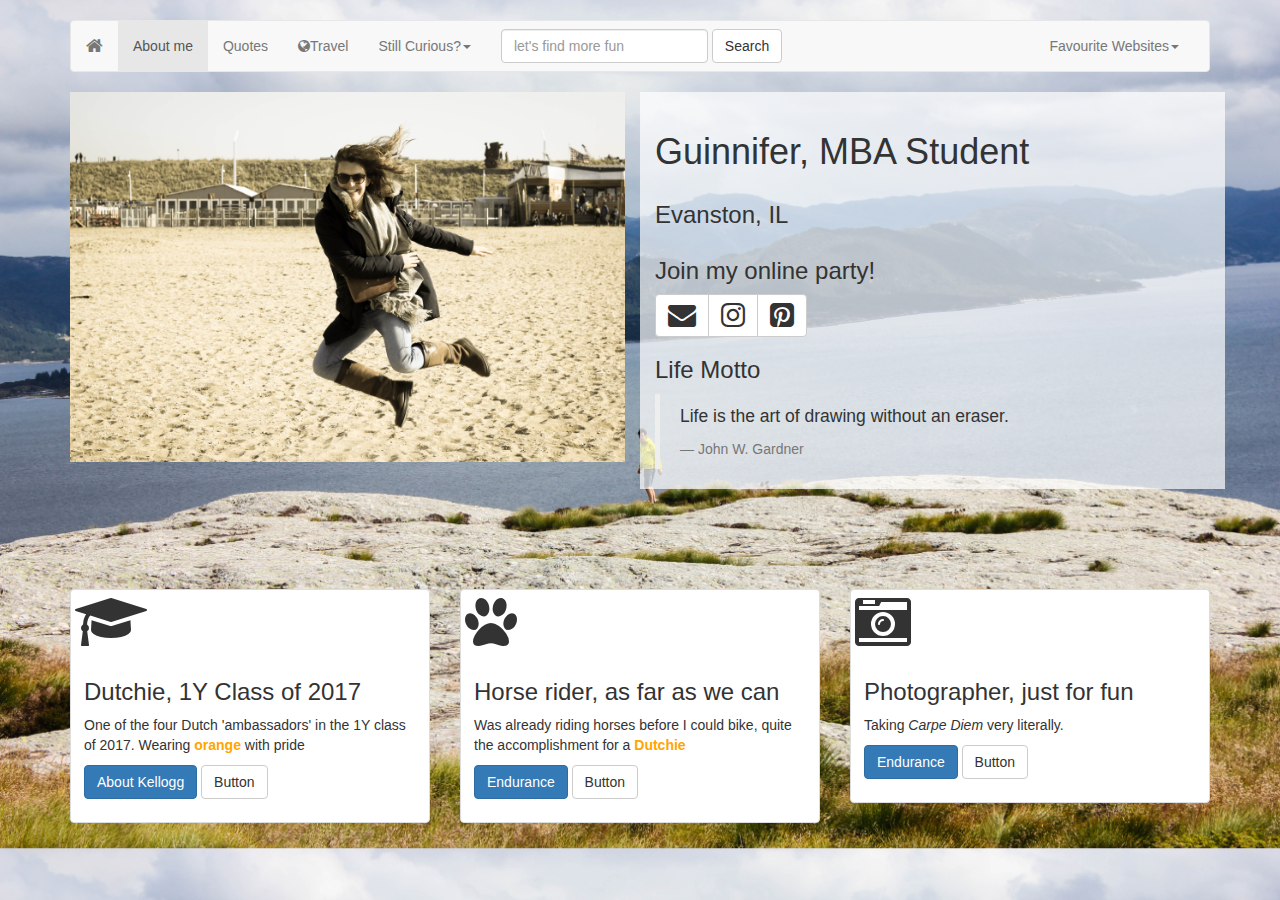
==== about.html @ eb8995eb "website 2.0" ====
<!DOCTYPE html>
<html>
<head>
  <title>About Guinnifer</title>
  <meta charset="UTF-8">
  <link rel="stylesheet" href="https://maxcdn.bootstrapcdn.com/bootstrap/3.3.7/css/bootstrap.min.css">
  <link rel="stylesheet" href=font-awesome-4.6.3/css/font-awesome.min.css>
  <link rel="stylesheet" href=style.css>
  <script src="https://ajax.googleapis.com/ajax/libs/jquery/1.12.4/jquery.min.js"></script>
  <script src="https://maxcdn.bootstrapcdn.com/bootstrap/3.3.7/js/bootstrap.min.js"></script>
</head>
<body>
  <div class="container">
    <nav class="navbar navbar-default">
      <div class="container-fluid">
        <!-- Brand and toggle get grouped for better mobile display -->
        <div class="navbar-header">
          <button type="button" class="navbar-toggle collapsed" data-toggle="collapse" data-target="#bs-example-navbar-collapse-1" aria-expanded="false">
            <span class="sr-only">Toggle navigation</span>
            <span class="icon-bar"></span>
            <span class="icon-bar"></span>
            <span class="icon-bar"></span>
          </button>
          <a class="navbar-brand" href="index.html"><i class="fa fa-home"></i></a>
        </div>
        <!-- Collect the nav links, forms, and other content for toggling -->
        <div class="collapse navbar-collapse" id="bs-example-navbar-collapse-1">
          <ul class="nav navbar-nav">
            <li class="active"><a href="about.html">About me <span class="sr-only">(current)</span></a></li>
            <li><a href="quotes.html">Quotes</a></li>
            <li><a href="travel.html"><i class="fa fa-globe" aria-hidden="true"></i>Travel</a></li>
            <li class="dropdown">
              <a href="#" class="dropdown-toggle" data-toggle="dropdown" role="button" aria-haspopup="true" aria-expanded="false">Still Curious?<span class="caret"></span></a>
              <ul class="dropdown-menu">
                <li><a href="http://guinnifer.fuld.net">HTML back in the day</a></li>
                <li><a href="http://chicagochronicles.wordpress.com">Today's blog</a></li>
                <li role="separator" class="divider"></li>
                <li><a href="http://www.rsm.nl">Grad school</a></li>
              </ul>
            </li>
          </ul>
          <form class="navbar-form navbar-left">
            <div class="form-group">
              <input type="text" class="form-control" placeholder="let's find more fun">
            </div>
            <button type="submit" class="btn btn-default">Search</button>
          </form>
          <ul class="nav navbar-nav navbar-right">
            <li class="dropdown">
              <a href="#" class="dropdown-toggle" data-toggle="dropdown" role="button" aria-haspopup="true" aria-expanded="false">Favourite Websites<span class="caret"></span></a>
              <ul class="dropdown-menu">
                <li><a href="https://www.learnsomethingeveryday.co.uk">Learn Something Everyday</a></li>
                <li><a href="https://speld.nl">Some Dutch Humor</a></li>
                <li><a href="https://www.ishetalvrijdag.nl">More Dutch Humor</a></li>
              </ul>
            </li>
          </ul>
        </div><!-- /.navbar-collapse -->
      </div><!-- /.container-fluid -->
    </nav>
    <div>
    </div>
  <div class="row">
    <div class="col-sm-6">
    <img src=img/scheveningen-3.jpg class="img-responsive" max-width="100%" height="auto">
  </div>
  <div class="col-sm-6 trans-bkg">
    <div class="container">
      <div class="row">
      <h1>Guinnifer, MBA Student </h1>
    </div>
    <div class="row">
      <h3>Evanston, IL</h3>
    </div>
  <div class="row">
    <h3>Join my online party!</h3>
    <div class="btn-group">
      <a class="btn btn-default" href="mailto:guinnifer.fuld@kellogg.northwestern.edu">
        <i class="fa fa-envelope fa-2x" title="Mail"></i>
      </a>
      <a class="btn btn-default" href="http://www.instagram.com/guinniferf">
        <i class="fa fa-instagram fa-2x" title="Instagram"></i>
      </a>
      <a class="btn btn-default" href="https://nl.pinterest.com/guinniferf/">
        <i class="fa fa-pinterest-square fa-2x" title="Pinterest"></i>
      </a>
    </div>
  </div>
  <div class="row">
    <h3>Life Motto</h3>
    <blockquote>
      <p>Life is the art of drawing without an eraser.</p>
      <footer>John W. Gardner</footer>
    </blockquote>
  </div>
</div>
</div>
</div>
<div class="row" style="height:100px"></div>
<div class="row">
  <div class="col-sm-6 col-md-4">
    <div class="thumbnail">
      <i class="fa fa-graduation-cap fa-4x" aria-hidden="true"></i>
      <div class="caption">
        <h3>Dutchie, 1Y Class of 2017</h3>
        <p>One of the four Dutch 'ambassadors' in the 1Y class of 2017. Wearing <span class="orange">orange</span> with pride</p>
        <p><a href="http://www.kellogg.northwestern.edu/" class="btn btn-primary" role="button">About Kellogg</a> <a href="#" class="btn btn-default" role="button">Button</a></p>
      </div>
    </div>
  </div>
  <div class="col-sm-6 col-md-4">
    <div class="thumbnail">
      <i class="fa fa-paw fa-4x" aria-hidden="true"></i>
      <div class="caption">
        <h3>Horse rider, as far as we can</h3>
        <p>Was already riding horses before I could <span id="bike">bike</span>, quite the accomplishment for a <span class="orange">Dutchie</p>
        <p><a href="http://www.kellogg.northwestern.edu/" class="btn btn-primary" role="button">Endurance</a> <a href="#" class="btn btn-default" role="button">Button</a></p>
      </div>
    </div>
  </div>
  <div class="col-sm-6 col-md-4">
    <div class="thumbnail">
      <i class="fa fa-camera-retro fa-4x" aria-hidden="true"></i>
      <div class="caption">
        <h3>Photographer, just for fun</h3>
        <p>Taking <em>Carpe Diem</em> very literally.</p>
        <p><a href="http://www.kellogg.northwestern.edu/" class="btn btn-primary" role="button">Endurance</a> <a href="#" class="btn btn-default" role="button">Button</a></p>
      </div>
    </div>
  </div>
</div>


</div>
</body>
</html>
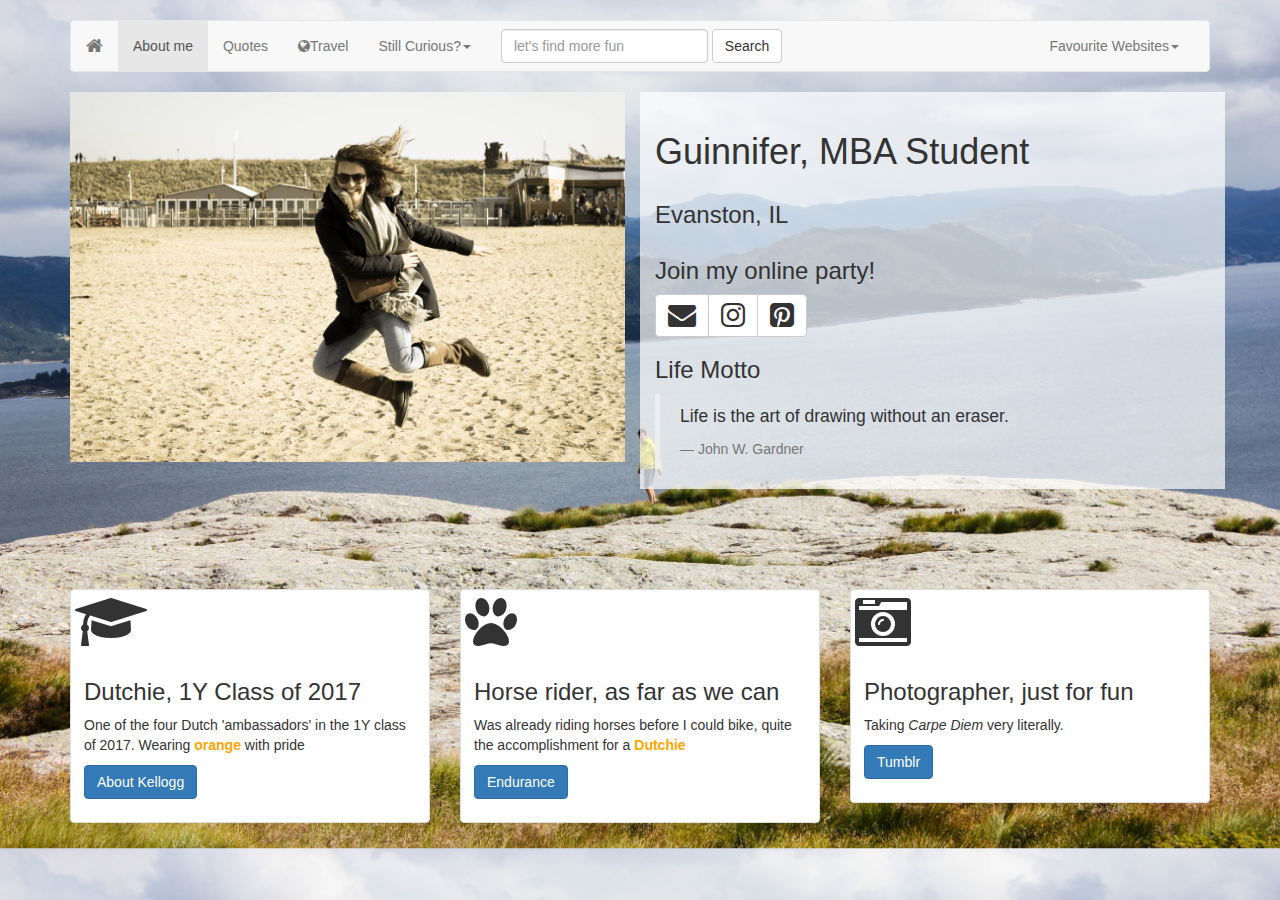
==== commit ee022fa6: "phone friendlier" ====
--- a/about.html
+++ b/about.html
@@ -61,10 +61,10 @@
     <div>
     </div>
   <div class="row">
-    <div class="col-sm-6">
+    <div class="col-sm-12 col-md-6">
     <img src=img/scheveningen-3.jpg class="img-responsive" max-width="100%" height="auto">
   </div>
-  <div class="col-sm-6 trans-bkg">
+  <div class="col-sm-12 col-md-6 trans-bkg">
     <div class="container">
       <div class="row">
       <h1>Guinnifer, MBA Student </h1>
@@ -104,7 +104,7 @@
       <div class="caption">
         <h3>Dutchie, 1Y Class of 2017</h3>
         <p>One of the four Dutch 'ambassadors' in the 1Y class of 2017. Wearing <span class="orange">orange</span> with pride</p>
-        <p><a href="http://www.kellogg.northwestern.edu/" class="btn btn-primary" role="button">About Kellogg</a> <a href="#" class="btn btn-default" role="button">Button</a></p>
+        <p><a href="http://www.kellogg.northwestern.edu/" class="btn btn-primary" role="button">About Kellogg</a></p>
       </div>
     </div>
   </div>
@@ -114,7 +114,7 @@
       <div class="caption">
         <h3>Horse rider, as far as we can</h3>
         <p>Was already riding horses before I could <span id="bike">bike</span>, quite the accomplishment for a <span class="orange">Dutchie</p>
-        <p><a href="http://www.kellogg.northwestern.edu/" class="btn btn-primary" role="button">Endurance</a> <a href="#" class="btn btn-default" role="button">Button</a></p>
+        <p><a href="http://i2.cdn.turner.com/cnnnext/dam/assets/130122160130-endurance3-horizontal-large-gallery.jpg" class="btn btn-primary" role="button">Endurance</a></p>
       </div>
     </div>
   </div>
@@ -124,7 +124,7 @@
       <div class="caption">
         <h3>Photographer, just for fun</h3>
         <p>Taking <em>Carpe Diem</em> very literally.</p>
-        <p><a href="http://www.kellogg.northwestern.edu/" class="btn btn-primary" role="button">Endurance</a> <a href="#" class="btn btn-default" role="button">Button</a></p>
+        <p><a href="https://www.flickr.com/" class="btn btn-primary" role="button">Tumblr</a></p>
       </div>
     </div>
   </div>
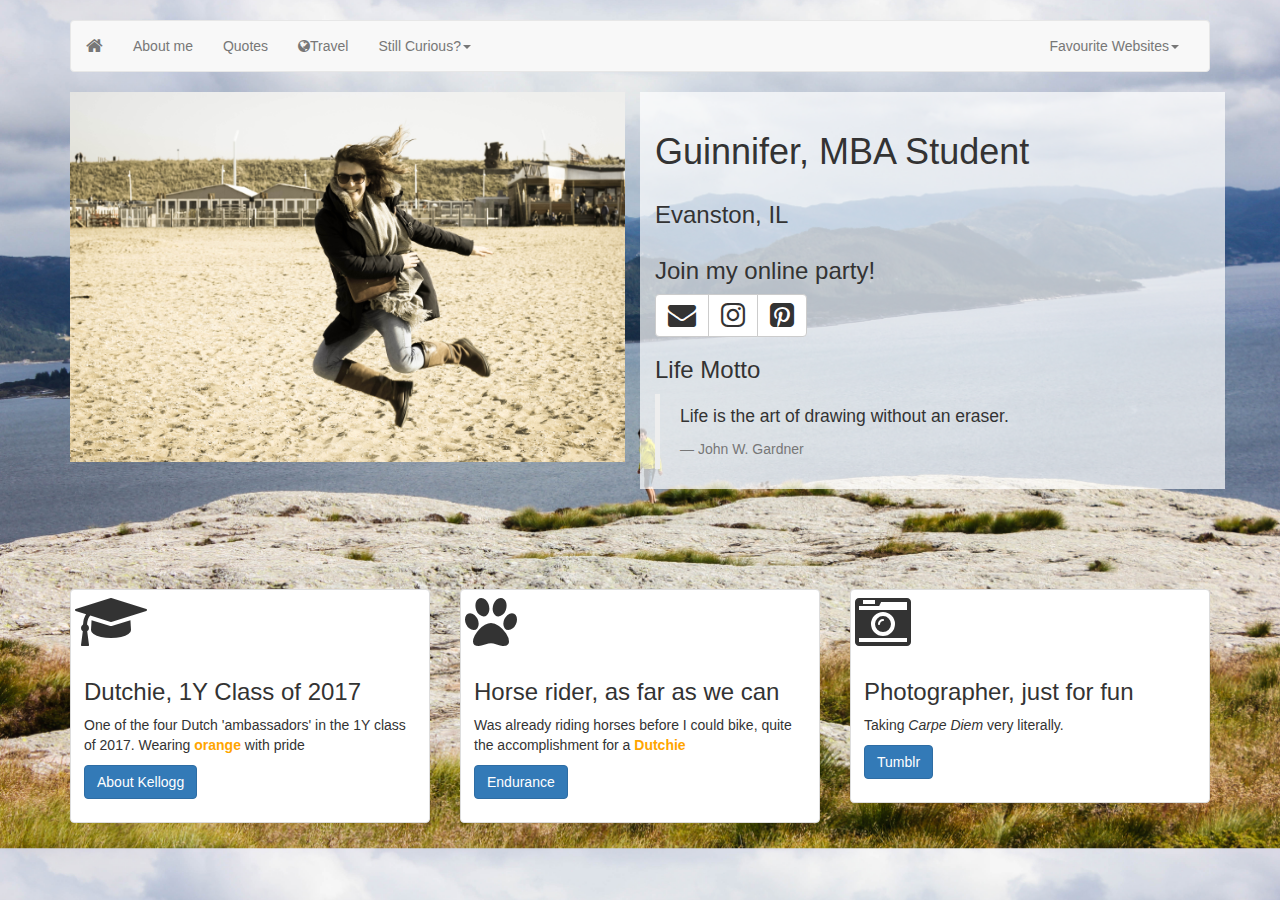
==== commit 6f4958f0: "mobile friendly 3.0" ====
--- a/about.html
+++ b/about.html
@@ -26,10 +26,10 @@
         <!-- Collect the nav links, forms, and other content for toggling -->
         <div class="collapse navbar-collapse" id="bs-example-navbar-collapse-1">
           <ul class="nav navbar-nav">
-            <li class="active"><a href="about.html">About me <span class="sr-only">(current)</span></a></li>
-            <li><a href="quotes.html">Quotes</a></li>
-            <li><a href="travel.html"><i class="fa fa-globe" aria-hidden="true"></i>Travel</a></li>
-            <li class="dropdown">
+            <li class="hidden-xs"><a href="about.html">About me <span class="sr-only">(current)</span></a></li>
+            <li class="hidden-xs"><a href="quotes.html">Quotes</a></li>
+            <li class="hidden-xs"><a href="travel.html"><i class="fa fa-globe" aria-hidden="true"></i>Travel</a></li>
+            <li class="dropdown hidden-xs">
               <a href="#" class="dropdown-toggle" data-toggle="dropdown" role="button" aria-haspopup="true" aria-expanded="false">Still Curious?<span class="caret"></span></a>
               <ul class="dropdown-menu">
                 <li><a href="http://guinnifer.fuld.net">HTML back in the day</a></li>
@@ -39,16 +39,10 @@
               </ul>
             </li>
           </ul>
-          <form class="navbar-form navbar-left">
-            <div class="form-group">
-              <input type="text" class="form-control" placeholder="let's find more fun">
-            </div>
-            <button type="submit" class="btn btn-default">Search</button>
-          </form>
           <ul class="nav navbar-nav navbar-right">
             <li class="dropdown">
               <a href="#" class="dropdown-toggle" data-toggle="dropdown" role="button" aria-haspopup="true" aria-expanded="false">Favourite Websites<span class="caret"></span></a>
-              <ul class="dropdown-menu">
+              <ul class="dropdown-menu hidden-xs">
                 <li><a href="https://www.learnsomethingeveryday.co.uk">Learn Something Everyday</a></li>
                 <li><a href="https://speld.nl">Some Dutch Humor</a></li>
                 <li><a href="https://www.ishetalvrijdag.nl">More Dutch Humor</a></li>
@@ -98,7 +92,7 @@
 </div>
 <div class="row" style="height:100px"></div>
 <div class="row">
-  <div class="col-sm-6 col-md-4">
+  <div class="col-sm-6 col-xs-12 col-md-4">
     <div class="thumbnail">
       <i class="fa fa-graduation-cap fa-4x" aria-hidden="true"></i>
       <div class="caption">
@@ -108,7 +102,7 @@
       </div>
     </div>
   </div>
-  <div class="col-sm-6 col-md-4">
+  <div class="col-sm-6 col-xs-12 col-md-4">
     <div class="thumbnail">
       <i class="fa fa-paw fa-4x" aria-hidden="true"></i>
       <div class="caption">
@@ -118,7 +112,7 @@
       </div>
     </div>
   </div>
-  <div class="col-sm-6 col-md-4">
+  <div class="col-sm-6 col-xs-12 col-md-4">
     <div class="thumbnail">
       <i class="fa fa-camera-retro fa-4x" aria-hidden="true"></i>
       <div class="caption">
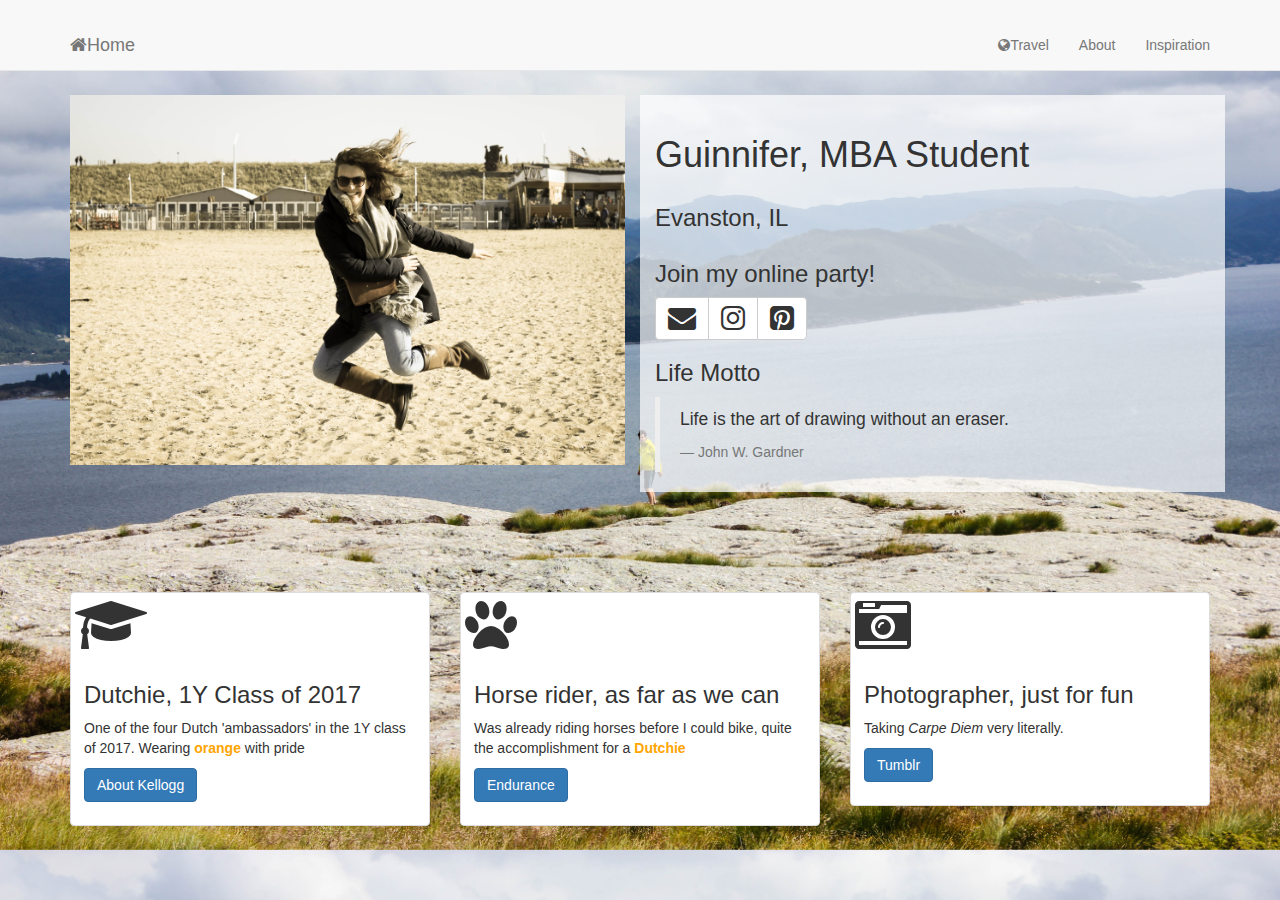
==== commit 2c985e42: "update navbar" ====
--- a/about.html
+++ b/about.html
@@ -10,54 +10,43 @@
   <script src="https://maxcdn.bootstrapcdn.com/bootstrap/3.3.7/js/bootstrap.min.js"></script>
 </head>
 <body>
-  <div class="container">
-    <nav class="navbar navbar-default">
-      <div class="container-fluid">
-        <!-- Brand and toggle get grouped for better mobile display -->
-        <div class="navbar-header">
-          <button type="button" class="navbar-toggle collapsed" data-toggle="collapse" data-target="#bs-example-navbar-collapse-1" aria-expanded="false">
-            <span class="sr-only">Toggle navigation</span>
-            <span class="icon-bar"></span>
-            <span class="icon-bar"></span>
-            <span class="icon-bar"></span>
-          </button>
-          <a class="navbar-brand" href="index.html"><i class="fa fa-home"></i></a>
-        </div>
-        <!-- Collect the nav links, forms, and other content for toggling -->
-        <div class="collapse navbar-collapse" id="bs-example-navbar-collapse-1">
-          <ul class="nav navbar-nav">
-            <li class="hidden-xs"><a href="about.html">About me <span class="sr-only">(current)</span></a></li>
-            <li class="hidden-xs"><a href="quotes.html">Quotes</a></li>
-            <li class="hidden-xs"><a href="travel.html"><i class="fa fa-globe" aria-hidden="true"></i>Travel</a></li>
-            <li class="dropdown hidden-xs">
-              <a href="#" class="dropdown-toggle" data-toggle="dropdown" role="button" aria-haspopup="true" aria-expanded="false">Still Curious?<span class="caret"></span></a>
-              <ul class="dropdown-menu">
-                <li><a href="http://guinnifer.fuld.net">HTML back in the day</a></li>
-                <li><a href="http://chicagochronicles.wordpress.com">Today's blog</a></li>
-                <li role="separator" class="divider"></li>
-                <li><a href="http://www.rsm.nl">Grad school</a></li>
-              </ul>
-            </li>
-          </ul>
-          <ul class="nav navbar-nav navbar-right">
-            <li class="dropdown">
-              <a href="#" class="dropdown-toggle" data-toggle="dropdown" role="button" aria-haspopup="true" aria-expanded="false">Favourite Websites<span class="caret"></span></a>
-              <ul class="dropdown-menu hidden-xs">
-                <li><a href="https://www.learnsomethingeveryday.co.uk">Learn Something Everyday</a></li>
-                <li><a href="https://speld.nl">Some Dutch Humor</a></li>
-                <li><a href="https://www.ishetalvrijdag.nl">More Dutch Humor</a></li>
-              </ul>
-            </li>
-          </ul>
-        </div><!-- /.navbar-collapse -->
-      </div><!-- /.container-fluid -->
-    </nav>
-    <div>
-    </div>
-  <div class="row">
+    <div class="container">
+      <nav class="navbar navbar-default navbar-fixed-top navbar-custom affix-top">
+            <div class="container">
+                <!-- Brand and toggle get grouped for better mobile display -->
+                <div class="navbar-header page-scroll">
+                    <button type="button" class="navbar-toggle" data-toggle="collapse" data-target="#bs-example-navbar-collapse-1">
+                        <span class="sr-only">Toggle navigation</span> Menu <i class="fa fa-bars"></i>
+                    </button>
+                    <a class="navbar-brand" href="#page-top"><i class="fa fa-home"></i>Home</a>
+                </div>
+
+                <!-- Collect the nav links, forms, and other content for toggling -->
+                <div class="collapse navbar-collapse" id="bs-example-navbar-collapse-1">
+                    <ul class="nav navbar-nav navbar-right">
+                        <li class="hidden active">
+                            <a href="#page-top"></a>
+                        </li>
+                        <li class="page-scroll">
+                            <a href="travel.html"><i class="fa fa-globe" aria-hidden="true"></i>Travel</a>
+                        </li>
+                        <li class="page-scroll">
+                            <a href="about.html">About</a>
+                        </li>
+                        <li class="page-scroll">
+                            <a href="quotes.html">Inspiration</a>
+                        </li>
+                    </ul>
+                </div>
+                <!-- /.navbar-collapse -->
+            </div>
+            <!-- /.container-fluid -->
+        </nav>
+  <div class="row top-buffer">
     <div class="col-sm-12 col-md-6">
     <img src=img/scheveningen-3.jpg class="img-responsive" max-width="100%" height="auto">
   </div>
+  <div class="row hidden-md hidden-lg" style="height:100px"></div>
   <div class="col-sm-12 col-md-6 trans-bkg">
     <div class="container">
       <div class="row">
@@ -92,7 +81,7 @@
 </div>
 <div class="row" style="height:100px"></div>
 <div class="row">
-  <div class="col-sm-6 col-xs-12 col-md-4">
+  <div class="col-sm-12 col-xs-12 col-md-4">
     <div class="thumbnail">
       <i class="fa fa-graduation-cap fa-4x" aria-hidden="true"></i>
       <div class="caption">
@@ -102,7 +91,7 @@
       </div>
     </div>
   </div>
-  <div class="col-sm-6 col-xs-12 col-md-4">
+  <div class="col-sm-12 col-xs-12 col-md-4">
     <div class="thumbnail">
       <i class="fa fa-paw fa-4x" aria-hidden="true"></i>
       <div class="caption">
@@ -112,7 +101,7 @@
       </div>
     </div>
   </div>
-  <div class="col-sm-6 col-xs-12 col-md-4">
+  <div class="col-sm-12 col-xs-12 col-md-4">
     <div class="thumbnail">
       <i class="fa fa-camera-retro fa-4x" aria-hidden="true"></i>
       <div class="caption">
@@ -123,8 +112,6 @@
     </div>
   </div>
 </div>
-
-
 </div>
 </body>
 </html>
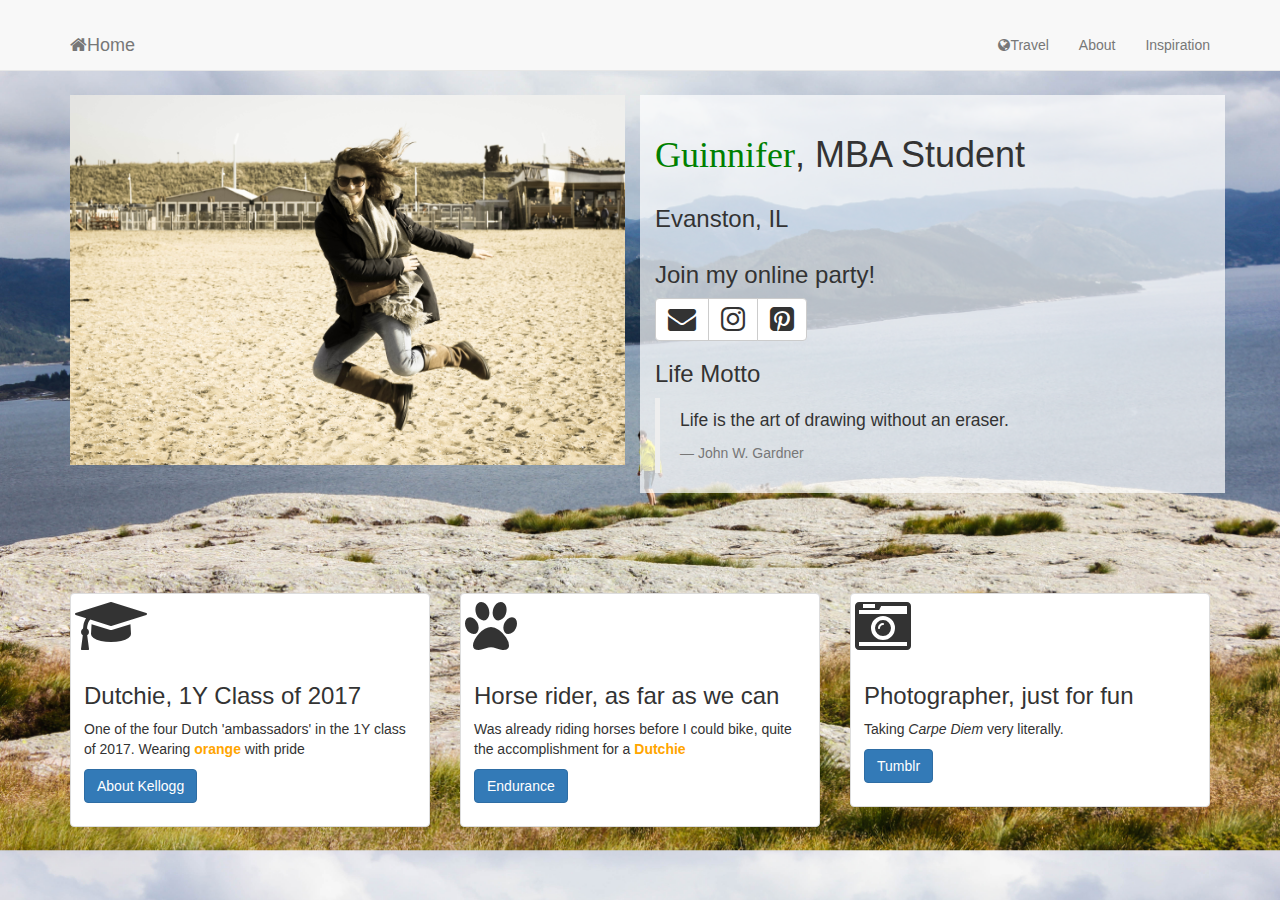
==== commit 9d0482bf: "test123" ====
--- a/about.html
+++ b/about.html
@@ -18,7 +18,7 @@
                     <button type="button" class="navbar-toggle" data-toggle="collapse" data-target="#bs-example-navbar-collapse-1">
                         <span class="sr-only">Toggle navigation</span> Menu <i class="fa fa-bars"></i>
                     </button>
-                    <a class="navbar-brand" href="#page-top"><i class="fa fa-home"></i>Home</a>
+                    <a class="navbar-brand" href="index.html"><i class="fa fa-home"></i>Home</a>
                 </div>
 
                 <!-- Collect the nav links, forms, and other content for toggling -->
@@ -50,7 +50,7 @@
   <div class="col-sm-12 col-md-6 trans-bkg">
     <div class="container">
       <div class="row">
-      <h1>Guinnifer, MBA Student </h1>
+      <h1><span ID="guinnifer">Guinnifer</span>, MBA Student </h1>
     </div>
     <div class="row">
       <h3>Evanston, IL</h3>
